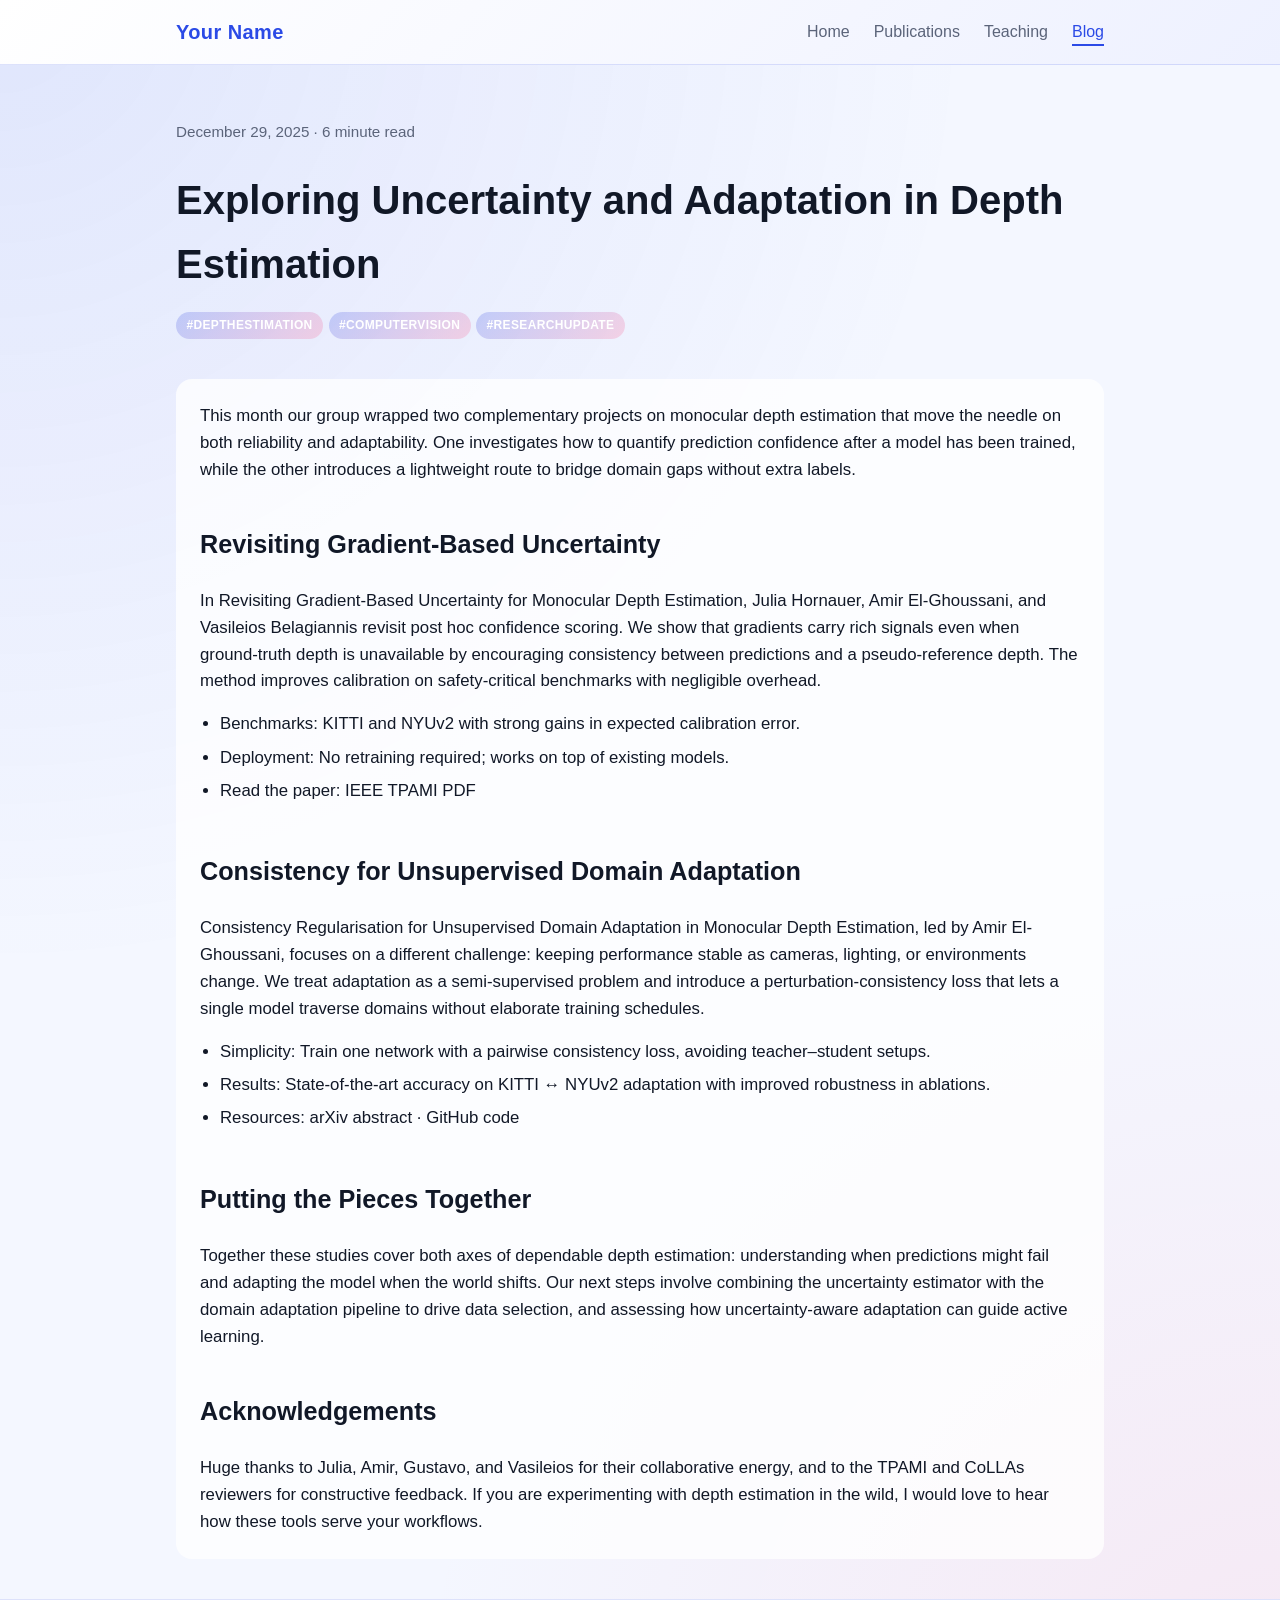
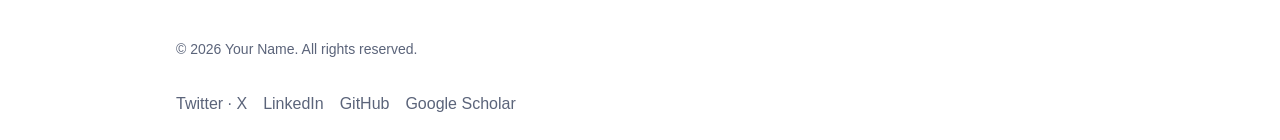
==== blog-depth-uncertainty-adaptation.html @ 43e2d0da "Initial academic site" ====
<!DOCTYPE html>
<html lang="en">
<head>
  <meta charset="utf-8">
  <meta name="viewport" content="width=device-width, initial-scale=1">
  <title>Exploring Uncertainty and Adaptation in Depth Estimation · Your Name</title>
  <link rel="stylesheet" href="style.css">
</head>
<body>
  <div class="wrapper">
    <header class="site-header" role="banner">
      <div class="site-header__inner">
        <a class="branding" href="index.html#home">Your Name</a>
        <button class="nav-toggle" type="button" aria-label="Toggle navigation" aria-controls="primary-navigation" aria-expanded="false">
          <span class="nav-toggle__line"></span>
          <span class="nav-toggle__line"></span>
          <span class="nav-toggle__line"></span>
        </button>
        <nav class="site-nav" id="primary-navigation" aria-label="Primary navigation" data-open="false">
          <ul class="site-nav__list">
            <li><a class="site-nav__link" href="index.html#home">Home</a></li>
            <li><a class="site-nav__link" href="index.html#publications">Publications</a></li>
            <li><a class="site-nav__link" href="index.html#teaching">Teaching</a></li>
            <li><a class="site-nav__link site-nav__link--active" href="index.html#blog">Blog</a></li>
          </ul>
        </nav>
      </div>
    </header>

    <main role="main">
      <article>
        <header class="post-header">
          <p class="post-meta">December 29, 2025 · 6 minute read</p>
          <h1 class="post-title">Exploring Uncertainty and Adaptation in Depth Estimation</h1>
          <ul class="tag-list" aria-label="Post tags">
            <li class="tag">#DepthEstimation</li>
            <li class="tag">#ComputerVision</li>
            <li class="tag">#ResearchUpdate</li>
          </ul>
        </header>

        <div class="post-content">
          <p>This month our group wrapped two complementary projects on monocular depth estimation that move the needle on both reliability and adaptability. One investigates how to quantify prediction confidence after a model has been trained, while the other introduces a lightweight route to bridge domain gaps without extra labels.</p>

          <h2>Revisiting Gradient-Based Uncertainty</h2>
          <p>In Revisiting Gradient-Based Uncertainty for Monocular Depth Estimation, Julia Hornauer, Amir El-Ghoussani, and Vasileios Belagiannis revisit post hoc confidence scoring. We show that gradients carry rich signals even when ground-truth depth is unavailable by encouraging consistency between predictions and a pseudo-reference depth. The method improves calibration on safety-critical benchmarks with negligible overhead.</p>
          <ul>
            <li>Benchmarks: KITTI and NYUv2 with strong gains in expected calibration error.</li>
            <li>Deployment: No retraining required; works on top of existing models.</li>
            <li>Read the paper: <a href="https://ieeexplore.ieee.org/iel8/34/4359286/10884813.pdf" target="_blank" rel="noopener noreferrer">IEEE TPAMI PDF</a></li>
          </ul>

          <h2>Consistency for Unsupervised Domain Adaptation</h2>
          <p>Consistency Regularisation for Unsupervised Domain Adaptation in Monocular Depth Estimation, led by Amir El-Ghoussani, focuses on a different challenge: keeping performance stable as cameras, lighting, or environments change. We treat adaptation as a semi-supervised problem and introduce a perturbation-consistency loss that lets a single model traverse domains without elaborate training schedules.</p>
          <ul>
            <li>Simplicity: Train one network with a pairwise consistency loss, avoiding teacher–student setups.</li>
            <li>Results: State-of-the-art accuracy on KITTI ↔ NYUv2 adaptation with improved robustness in ablations.</li>
            <li>Resources: <a href="https://arxiv.org/abs/2405.17704" target="_blank" rel="noopener noreferrer">arXiv abstract</a> · <a href="https://github.com/AmirMaEl/SemiSupMDE" target="_blank" rel="noopener noreferrer">GitHub code</a></li>
          </ul>

          <h2>Putting the Pieces Together</h2>
          <p>Together these studies cover both axes of dependable depth estimation: understanding when predictions might fail and adapting the model when the world shifts. Our next steps involve combining the uncertainty estimator with the domain adaptation pipeline to drive data selection, and assessing how uncertainty-aware adaptation can guide active learning.</p>

          <h2>Acknowledgements</h2>
          <p>Huge thanks to Julia, Amir, Gustavo, and Vasileios for their collaborative energy, and to the TPAMI and CoLLAs reviewers for constructive feedback. If you are experimenting with depth estimation in the wild, I would love to hear how these tools serve your workflows.</p>
        </div>
      </article>
    </main>
  </div>

  <footer class="site-footer" role="contentinfo">
    <div class="site-footer__inner">
      <p class="site-footer__meta">© <span id="current-year">2025</span> Your Name. All rights reserved.</p>
      <div class="site-footer__social" aria-label="Social links">
        <a class="site-footer__social-link" href="https://twitter.com/" target="_blank" rel="noopener noreferrer">Twitter · X</a>
        <a class="site-footer__social-link" href="https://www.linkedin.com/" target="_blank" rel="noopener noreferrer">LinkedIn</a>
        <a class="site-footer__social-link" href="https://github.com/" target="_blank" rel="noopener noreferrer">GitHub</a>
        <a class="site-footer__social-link" href="https://scholar.google.com/" target="_blank" rel="noopener noreferrer">Google Scholar</a>
      </div>
    </div>
  </footer>

  <script>
    (function () {
      const navToggle = document.querySelector('.nav-toggle');
      const nav = document.getElementById('primary-navigation');
      const yearEl = document.getElementById('current-year');

      if (yearEl) {
        yearEl.textContent = new Date().getFullYear();
      }

      if (navToggle && nav) {
        const navLinks = nav.querySelectorAll('.site-nav__link');

        navToggle.addEventListener('click', function () {
          const isOpen = nav.dataset.open === 'true';
          const nextState = (!isOpen).toString();
          nav.dataset.open = nextState;
          navToggle.setAttribute('aria-expanded', nextState);
        });

        navLinks.forEach(function (link) {
          link.addEventListener('click', function () {
            nav.dataset.open = 'false';
            navToggle.setAttribute('aria-expanded', 'false');

            navLinks.forEach(function (item) {
              item.classList.remove('site-nav__link--active');
            });
            link.classList.add('site-nav__link--active');
          });
        });
      }
    })();
  </script>
</body>
</html>
---- style.css ----
/* Global styles for academic personal website */
:root {
  --color-background: #f4f7ff;
  --color-surface: #ffffff;
  --color-surface-alt: #eef1ff;
  --color-text: #111827;
  --color-muted: #5b647a;
  --color-accent: #2b4ae6;
  --color-accent-light: rgba(43, 74, 230, 0.16);
  --color-accent-secondary: #ff7aa2;
  --color-accent-secondary-light: rgba(255, 122, 162, 0.18);
  --color-accent-tertiary: #22c1c3;
  --color-accent-tertiary-light: rgba(34, 193, 195, 0.18);
  --max-content-width: 960px;
  --font-base: "Inter", "Helvetica Neue", Arial, sans-serif;
  --font-heading: "Inter", "Helvetica Neue", Arial, sans-serif;
  --space-xs: 0.5rem;
  --space-sm: 1rem;
  --space-md: 1.5rem;
  --space-lg: 2.5rem;
}

* {
  box-sizing: border-box;
}

html {
  scroll-behavior: smooth;
}

html,
body {
  margin: 0;
  padding: 0;
  font-family: var(--font-base);
  font-size: 16px;
  line-height: 1.6;
  color: var(--color-text);
  background-color: var(--color-background);
  background-image: radial-gradient(circle at top left, rgba(43, 74, 230, 0.1), transparent 45%), radial-gradient(circle at bottom right, rgba(255, 122, 162, 0.12), transparent 40%);
  -webkit-font-smoothing: antialiased;
}

a {
  color: inherit;
  text-decoration: none;
}

a:hover,
a:focus {
  color: var(--color-accent);
}

body {
  display: flex;
  min-height: 100vh;
  flex-direction: column;
}

.wrapper {
  display: flex;
  flex: 1 0 auto;
  flex-direction: column;
}

section {
  margin-bottom: var(--space-lg);
  scroll-margin-top: calc(var(--space-lg) + 3.5rem);
}

main > section {
  padding: var(--space-md);
  border-radius: 1.5rem;
  background: rgba(255, 255, 255, 0.62);
  box-shadow: 0 25px 60px -45px rgba(17, 24, 39, 0.45);
  overflow: hidden;
}

main > section:nth-of-type(even) {
  background: linear-gradient(140deg, rgba(43, 74, 230, 0.1), rgba(255, 122, 162, 0.14));
}

.site-header {
  background: linear-gradient(135deg, var(--color-surface), var(--color-surface-alt));
  border-bottom: 1px solid var(--color-accent-light);
}

.site-header__inner {
  margin: 0 auto;
  padding: var(--space-sm);
  max-width: var(--max-content-width);
  display: flex;
  align-items: center;
  justify-content: space-between;
  gap: var(--space-sm);
}

.branding {
  font-family: var(--font-heading);
  font-size: 1.25rem;
  font-weight: 600;
  letter-spacing: 0.02em;
  color: var(--color-accent);
}

.nav-toggle {
  display: none;
  background: transparent;
  border: 0;
  padding: var(--space-xs);
  cursor: pointer;
  color: var(--color-text);
  border-radius: 0.5rem;
}

.nav-toggle:focus {
  outline: 2px solid var(--color-accent);
  outline-offset: 2px;
}

.nav-toggle__line {
  display: block;
  width: 1.5rem;
  height: 0.125rem;
  background-color: currentColor;
  border-radius: 999px;
  transition: transform 0.2s ease, opacity 0.2s ease;
}

.nav-toggle__line + .nav-toggle__line {
  margin-top: 0.3rem;
}

.nav-toggle[aria-expanded="true"] .nav-toggle__line:nth-child(1) {
  transform: translateY(0.425rem) rotate(45deg);
}

.nav-toggle[aria-expanded="true"] .nav-toggle__line:nth-child(2) {
  opacity: 0;
}

.nav-toggle[aria-expanded="true"] .nav-toggle__line:nth-child(3) {
  transform: translateY(-0.425rem) rotate(-45deg);
}

.site-nav {
  display: flex;
  align-items: center;
  gap: var(--space-md);
}

.site-nav__list {
  list-style: none;
  margin: 0;
  padding: 0;
  display: flex;
  gap: var(--space-md);
}

.site-nav__link {
  font-weight: 500;
  color: var(--color-muted);
  padding: 0.25rem 0;
  border-bottom: 2px solid transparent;
  transition: color 0.2s ease, border-bottom-color 0.2s ease;
}

.site-nav__link--active {
  color: var(--color-accent);
  border-bottom-color: var(--color-accent);
}

.site-nav__link:hover,
.site-nav__link:focus {
  color: var(--color-accent);
  border-bottom-color: var(--color-accent);
}

main {
  flex: 1 0 auto;
  margin: 0 auto;
  width: 100%;
  max-width: var(--max-content-width);
  padding: var(--space-lg) var(--space-sm);
}

section {
  margin-bottom: var(--space-lg);
}

.section-heading {
  font-family: var(--font-heading);
  font-size: 1.75rem;
  margin: 0 0 var(--space-sm);
  letter-spacing: 0.01em;
}

.section-subheading {
  font-family: var(--font-heading);
  font-size: 1.3rem;
  margin: var(--space-sm) 0 var(--space-xs);
  color: var(--color-text);
}

.profile-card {
  display: grid;
  grid-template-columns: 160px 1fr;
  gap: var(--space-md);
  align-items: center;
  background: linear-gradient(145deg, rgba(43, 74, 230, 0.12), rgba(34, 193, 195, 0.14));
  padding: var(--space-md);
  border-radius: 1.25rem;
  border: 1px solid rgba(43, 74, 230, 0.14);
  box-shadow: 0 18px 45px -28px rgba(17, 24, 39, 0.55);
}

.profile-card__image-wrapper {
  width: 160px;
  height: 160px;
  border-radius: 50%;
  overflow: hidden;
  background: linear-gradient(135deg, rgba(43, 74, 230, 0.35), rgba(255, 122, 162, 0.35));
  display: flex;
  align-items: center;
  justify-content: center;
}

.profile-card__image {
  width: 100%;
  height: 100%;
  object-fit: cover;
  display: block;
}

.profile-card__meta {
  display: grid;
  gap: 0.35rem;
}

.profile-card__name {
  font-family: var(--font-heading);
  font-size: 2rem;
  font-weight: 600;
  margin: 0;
}

.profile-card__role,
.profile-card__affiliation {
  margin: 0;
  color: var(--color-muted);
}

.bio {
  font-size: 1.05rem;
  color: var(--color-text);
  max-width: 720px;
  background: rgba(255, 255, 255, 0.78);
  padding: var(--space-sm);
  border-radius: 0.85rem;
}

.updates-list {
  list-style: none;
  margin: 0;
  padding: 0;
  display: grid;
  gap: var(--space-xs);
}

.updates-list__item {
  padding: var(--space-sm);
  border: 1px solid var(--color-accent-secondary-light);
  border-radius: 0.95rem;
  background: linear-gradient(135deg, rgba(255, 122, 162, 0.18), rgba(34, 193, 195, 0.14));
  font-size: 0.98rem;
}

.contact-card {
  display: grid;
  gap: 0.5rem;
  padding: var(--space-md);
  border-radius: 1rem;
  border: 1px solid rgba(34, 193, 195, 0.22);
  background: linear-gradient(145deg, rgba(34, 193, 195, 0.16), rgba(43, 74, 230, 0.12));
  max-width: 420px;
  box-shadow: 0 16px 44px -30px rgba(17, 24, 39, 0.52);
}

.contact-card__item {
  display: grid;
  gap: 0.2rem;
}

.contact-card__label {
  font-weight: 600;
  color: var(--color-muted);
  text-transform: uppercase;
  font-size: 0.75rem;
  letter-spacing: 0.05em;
}

.contact-card__value {
  font-size: 1rem;
  color: var(--color-text);
  word-break: break-word;
}

.teaching-list {
  display: grid;
  gap: var(--space-md);
}

.teaching-card {
  border: 1px solid rgba(255, 122, 162, 0.24);
  border-radius: 1rem;
  padding: var(--space-md);
  background: linear-gradient(140deg, rgba(255, 122, 162, 0.16), rgba(43, 74, 230, 0.14));
  display: grid;
  gap: var(--space-xs);
}

.teaching-card__header {
  display: flex;
  flex-wrap: wrap;
  gap: var(--space-xs);
  align-items: baseline;
}

.teaching-card__course {
  font-weight: 600;
  font-size: 1.1rem;
  margin: 0;
}

.teaching-card__meta {
  color: var(--color-muted);
  font-size: 0.9rem;
}

.teaching-card__description {
  margin: 0;
  font-size: 0.95rem;
  color: var(--color-text);
}

.teaching-card__link {
  display: inline-flex;
  align-items: center;
  gap: 0.25rem;
  font-weight: 600;
  font-size: 0.9rem;
  color: var(--color-accent);
}

.teaching-card__link:hover,
.teaching-card__link:focus {
  text-decoration: underline;
}

.blog-list {
  display: grid;
  gap: var(--space-md);
}

.blog-card {
  border: 1px solid rgba(34, 193, 195, 0.24);
  border-radius: 1.1rem;
  padding: var(--space-md);
  background: linear-gradient(150deg, rgba(34, 193, 195, 0.2), rgba(255, 122, 162, 0.18) 60%, rgba(255, 255, 255, 0.85));
  display: grid;
  gap: var(--space-xs);
  transition: box-shadow 0.2s ease, transform 0.2s ease;
}

.blog-card:hover,
.blog-card:focus-within {
  transform: translateY(-2px);
  box-shadow: 0 14px 35px -28px rgba(15, 23, 42, 0.45);
}

.blog-card__title {
  margin: 0;
  font-size: 1.3rem;
  font-weight: 600;
}

.blog-card__title a {
  color: var(--color-text);
}

.blog-card__title a:hover,
.blog-card__title a:focus {
  color: var(--color-accent);
}

.blog-card__meta {
  font-size: 0.9rem;
  color: var(--color-muted);
}

.blog-card__summary {
  margin: 0;
  font-size: 1rem;
  color: var(--color-text);
  background: rgba(255, 255, 255, 0.72);
  padding: 0.6rem 0.75rem;
  border-radius: 0.65rem;
}

.tag-list {
  display: flex;
  flex-wrap: wrap;
  gap: 0.35rem;
  margin: var(--space-xs) 0 0;
  padding: 0;
  list-style: none;
}

.tag {
  display: inline-flex;
  align-items: center;
  padding: 0.25rem 0.65rem;
  border-radius: 999px;
  background: linear-gradient(135deg, rgba(43, 74, 230, 0.22), rgba(255, 122, 162, 0.28));
  color: #ffffff;
  font-size: 0.75rem;
  font-weight: 600;
  letter-spacing: 0.03em;
  text-transform: uppercase;
}

.post-header {
  display: grid;
  gap: 0.5rem;
  margin-bottom: var(--space-lg);
}

.post-title {
  font-family: var(--font-heading);
  font-size: 2.5rem;
  margin: 0;
}

.post-meta {
  font-size: 0.95rem;
  color: var(--color-muted);
}

.post-content {
  display: grid;
  gap: var(--space-sm);
  font-size: 1.05rem;
  color: var(--color-text);
  background: rgba(255, 255, 255, 0.78);
  padding: var(--space-md);
  border-radius: 1rem;
}

.post-content h2,
.post-content h3 {
  font-family: var(--font-heading);
  margin-top: var(--space-md);
  margin-bottom: var(--space-xs);
}

.post-content p {
  margin: 0;
}

.post-content ul {
  margin: 0;
  padding-left: 1.25rem;
}

.post-content li {
  margin-bottom: 0.4rem;
}

.teaching-card__header {
  display: grid;
  gap: 0.2rem;
}

.teaching-card__title {
  font-weight: 600;
  font-size: 1.1rem;
  margin: 0;
}

.teaching-card__course {
  font-size: 1rem;
  color: var(--color-text);
  margin: 0;
}

.teaching-card__year {
  font-weight: 600;
  color: var(--color-accent);
}

.teaching-card__role {
  color: var(--color-muted);
}

.teaching-card__meta {
  color: var(--color-muted);
  font-size: 0.9rem;
}

.teaching-card__description {
  margin: 0;
  font-size: 0.95rem;
  color: var(--color-text);
}

.teaching-card__link {
  display: inline-flex;
  align-items: center;
  gap: 0.25rem;
  font-weight: 600;
  font-size: 0.9rem;
  color: var(--color-accent);
}

.teaching-card__link:hover,
.teaching-card__link:focus {
  text-decoration: underline;
}

.publications-list {
  display: grid;
  gap: var(--space-md);
}

.publication-card {
  display: grid;
  gap: var(--space-sm);
  padding: var(--space-md);
  border-radius: 1.1rem;
  border: 1px solid rgba(43, 74, 230, 0.24);
  background: linear-gradient(150deg, rgba(43, 74, 230, 0.18), rgba(255, 122, 162, 0.16) 60%, rgba(255, 255, 255, 0.85));
  box-shadow: 0 10px 30px -25px rgba(17, 24, 39, 0.3);
}

.publication-card--loading {
  text-align: center;
  font-style: italic;
  color: var(--color-muted);
}

.publication-card__title {
  margin: 0;
  font-size: 1.2rem;
  font-weight: 600;
  letter-spacing: 0.01em;
}

.publication-card__meta {
  margin: 0;
  color: var(--color-muted);
  font-size: 0.95rem;
}

.publication-card__venue {
  margin: 0;
  font-size: 0.95rem;
  font-weight: 500;
  color: var(--color-text);
}

.publication-actions {
  display: flex;
  flex-wrap: wrap;
  gap: var(--space-xs);
}

.publication-action {
  display: inline-flex;
  align-items: center;
  justify-content: center;
  padding: 0.45rem 0.9rem;
  border-radius: 999px;
  border: 1px solid rgba(43, 74, 230, 0.24);
  font-size: 0.85rem;
  font-weight: 600;
  letter-spacing: 0.02em;
  color: #ffffff;
  background: linear-gradient(135deg, var(--color-accent), var(--color-accent-secondary));
  transition: background 0.2s ease, color 0.2s ease, border-color 0.2s ease;
}

.publication-action:hover,
.publication-action:focus {
  color: #ffffff;
  border-color: rgba(43, 74, 230, 0.4);
  background: linear-gradient(135deg, var(--color-accent-secondary), var(--color-accent));
}

.site-footer {
  background-color: var(--color-surface);
  border-top: 1px solid var(--color-accent-light);
  padding: var(--space-md) 0;
}

.site-footer__inner {
  margin: 0 auto;
  max-width: var(--max-content-width);
  padding: 0 var(--space-sm);
  display: flex;
  flex-direction: column;
  gap: var(--space-sm);
}

.site-footer__meta {
  color: var(--color-muted);
  font-size: 0.875rem;
}

.site-footer__social {
  display: flex;
  flex-wrap: wrap;
  gap: var(--space-sm);
}

.site-footer__social-link {
  font-weight: 500;
  color: var(--color-muted);
  transition: color 0.2s ease;
}

.site-footer__social-link:hover,
.site-footer__social-link:focus {
  color: var(--color-accent);
}

@media (max-width: 768px) {
  .site-header__inner {
    flex-wrap: wrap;
  }

  .nav-toggle {
    display: inline-flex;
    flex-direction: column;
    justify-content: center;
    align-items: center;
  }

  .site-nav {
    width: 100%;
    flex-direction: column;
    align-items: flex-start;
  }

  .site-nav[data-open="false"] {
    display: none;
  }

  .site-nav[data-open="true"] {
    display: flex;
  }

  .site-nav__list {
    width: 100%;
    flex-direction: column;
    gap: var(--space-xs);
    margin-top: var(--space-xs);
  }

  .site-nav__link {
    display: block;
    padding: var(--space-xs) 0;
  }

  .profile-card {
    grid-template-columns: 1fr;
    text-align: center;
  }

  .profile-card__image-wrapper {
    margin: 0 auto;
  }

  .profile-card__meta {
    justify-items: center;
  }

  .publication-card {
    padding: var(--space-sm);
  }

  .teaching-card {
    padding: var(--space-sm);
  }

  .blog-card {
    padding: var(--space-sm);
  }
}

@media (prefers-reduced-motion: reduce) {
  *, *::before, *::after {
    animation-duration: 0.01ms !important;
    animation-iteration-count: 1 !important;
    transition-duration: 0.01ms !important;
    scroll-behavior: auto !important;
  }
}
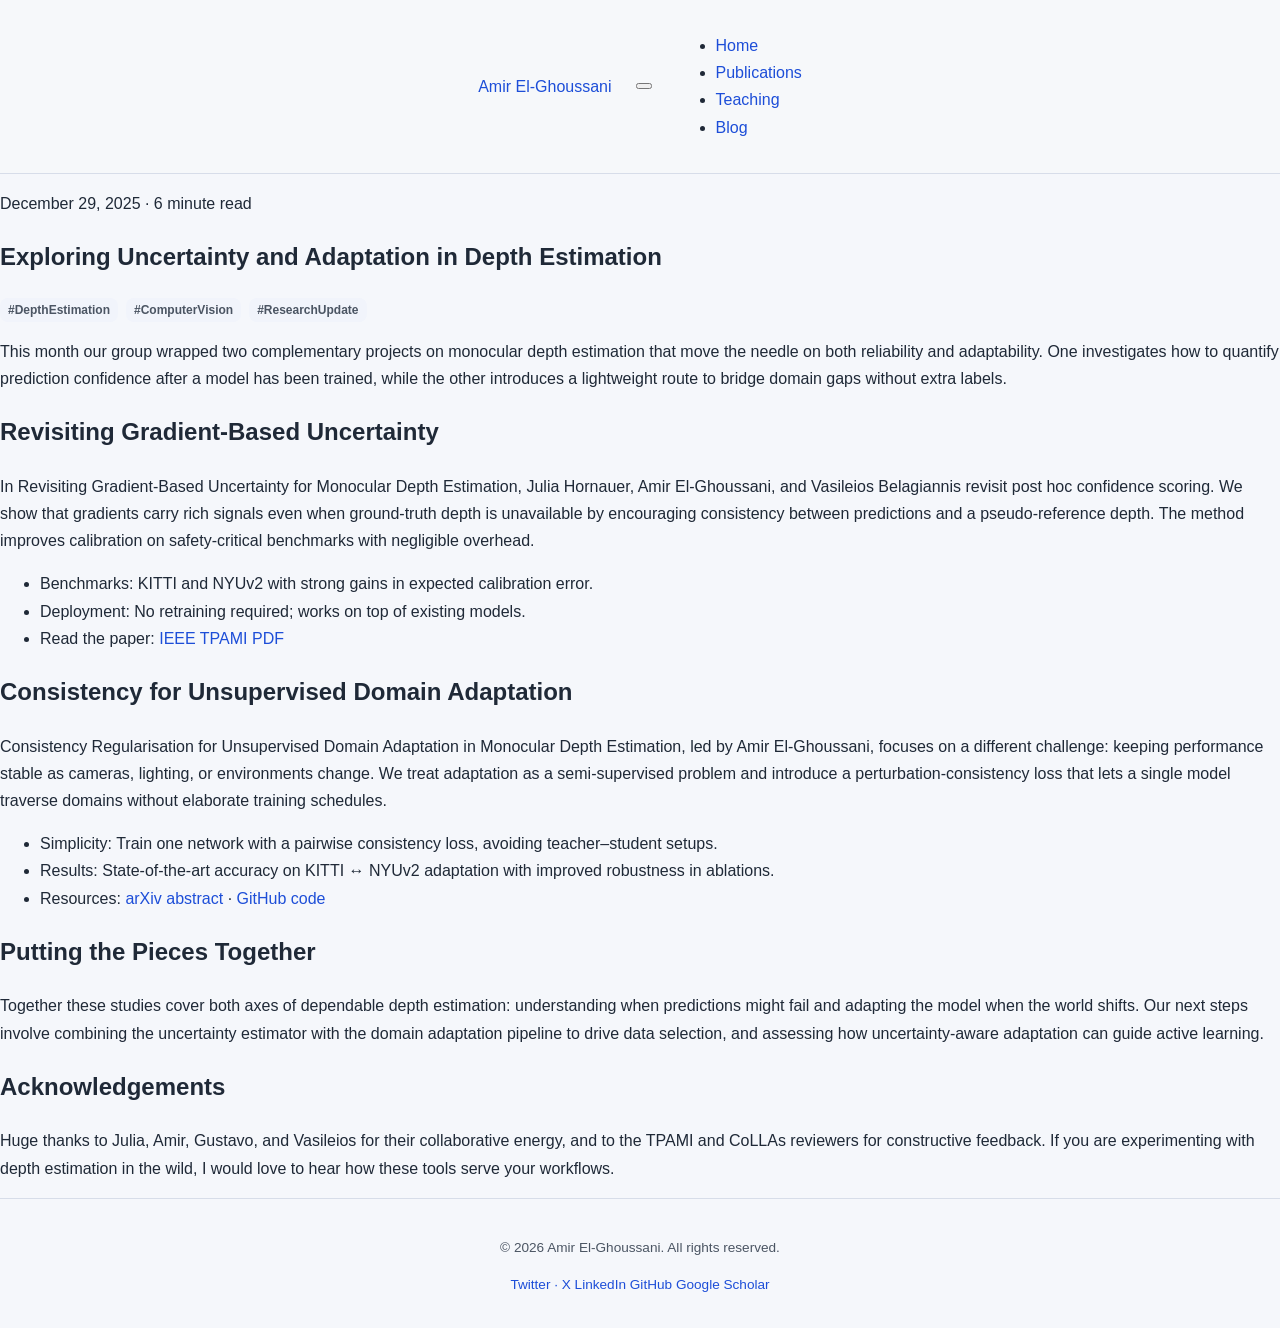
==== commit 03ff3f97: "2nd" ====
--- a/blog-depth-uncertainty-adaptation.html
+++ b/blog-depth-uncertainty-adaptation.html
@@ -3,14 +3,14 @@
 <head>
   <meta charset="utf-8">
   <meta name="viewport" content="width=device-width, initial-scale=1">
-  <title>Exploring Uncertainty and Adaptation in Depth Estimation · Your Name</title>
+  <title>Exploring Uncertainty and Adaptation in Depth Estimation · Amir El-Ghoussani</title>
   <link rel="stylesheet" href="style.css">
 </head>
 <body>
   <div class="wrapper">
     <header class="site-header" role="banner">
       <div class="site-header__inner">
-        <a class="branding" href="index.html#home">Your Name</a>
+        <a class="branding" href="index.html#home">Amir El-Ghoussani</a>
         <button class="nav-toggle" type="button" aria-label="Toggle navigation" aria-controls="primary-navigation" aria-expanded="false">
           <span class="nav-toggle__line"></span>
           <span class="nav-toggle__line"></span>
@@ -70,7 +70,7 @@
 
   <footer class="site-footer" role="contentinfo">
     <div class="site-footer__inner">
-      <p class="site-footer__meta">© <span id="current-year">2025</span> Your Name. All rights reserved.</p>
+      <p class="site-footer__meta">© <span id="current-year">2025</span> Amir El-Ghoussani. All rights reserved.</p>
       <div class="site-footer__social" aria-label="Social links">
         <a class="site-footer__social-link" href="https://twitter.com/" target="_blank" rel="noopener noreferrer">Twitter · X</a>
         <a class="site-footer__social-link" href="https://www.linkedin.com/" target="_blank" rel="noopener noreferrer">LinkedIn</a>
--- a/style.css
+++ b/style.css
@@ -1,699 +1,811 @@
-/* Global styles for academic personal website */
 :root {
-  --color-background: #f4f7ff;
+  color-scheme: light;
+  --font-base: 'Inter', BlinkMacSystemFont, 'Segoe UI', Roboto, Oxygen, Ubuntu, Cantarell, 'Open Sans', 'Helvetica Neue', sans-serif;
+  --font-heading: 'Inter', BlinkMacSystemFont, 'Segoe UI', Roboto, Oxygen, Ubuntu, Cantarell, 'Open Sans', 'Helvetica Neue', sans-serif;
+  --color-bg: #f5f7fb;
   --color-surface: #ffffff;
-  --color-surface-alt: #eef1ff;
-  --color-text: #111827;
-  --color-muted: #5b647a;
-  --color-accent: #2b4ae6;
-  --color-accent-light: rgba(43, 74, 230, 0.16);
-  --color-accent-secondary: #ff7aa2;
-  --color-accent-secondary-light: rgba(255, 122, 162, 0.18);
-  --color-accent-tertiary: #22c1c3;
-  --color-accent-tertiary-light: rgba(34, 193, 195, 0.18);
-  --max-content-width: 960px;
-  --font-base: "Inter", "Helvetica Neue", Arial, sans-serif;
-  --font-heading: "Inter", "Helvetica Neue", Arial, sans-serif;
-  --space-xs: 0.5rem;
-  --space-sm: 1rem;
-  --space-md: 1.5rem;
-  --space-lg: 2.5rem;
-}
-
-* {
+  --color-surface-alt: #f1f4fb;
+  --color-border: #d7dde9;
+  --color-divider: #e4e9f3;
+  --color-text: #1f2937;
+  --color-muted: #4b5563;
+  --color-heading: #0f172a;
+  --color-link: #1d4ed8;
+  --color-link-hover: #1e3a8a;
+  --color-accent: #233876;
+  --shadow-card: 0 12px 28px rgba(15, 23, 42, 0.08);
+  --shadow-card-hover: 0 16px 36px rgba(15, 23, 42, 0.12);
+  --radius-sm: 8px;
+  --radius-md: 14px;
+  --radius-lg: 20px;
+  --layout-width: 1120px;
+}
+
+*, *::before, *::after {
   box-sizing: border-box;
 }
 
-html {
-  scroll-behavior: smooth;
-}
-
-html,
 body {
   margin: 0;
-  padding: 0;
   font-family: var(--font-base);
-  font-size: 16px;
-  line-height: 1.6;
   color: var(--color-text);
-  background-color: var(--color-background);
-  background-image: radial-gradient(circle at top left, rgba(43, 74, 230, 0.1), transparent 45%), radial-gradient(circle at bottom right, rgba(255, 122, 162, 0.12), transparent 40%);
-  -webkit-font-smoothing: antialiased;
+  line-height: 1.7;
+  background: var(--color-bg);
+  min-height: 100vh;
+}
+
+.site-header {
+  position: sticky;
+  top: 0;
+  z-index: 1000;
+  border-bottom: 1px solid var(--color-border);
+  background: rgba(246, 248, 250, 0.92);
+  backdrop-filter: blur(12px);
+}
+
+.site-header__inner {
+  max-width: var(--layout-width);
+  margin: 0 auto;
+  padding: 16px 24px;
+  display: flex;
+  align-items: center;
+  justify-content: center;
+  gap: 24px;
+}
+
+.site-header__brand {
+  font-family: var(--font-heading);
+  font-weight: 700;
+  font-size: 1.1rem;
+  letter-spacing: 0.08em;
+  text-transform: uppercase;
+  color: var(--color-accent);
+}
+
+.site-header__brand:hover,
+.site-header__brand:focus {
+  color: var(--color-link);
+  text-decoration: none;
+}
+
+.site-header__nav {
+  display: flex;
+  align-items: center;
+  gap: 24px;
+  flex-wrap: wrap;
+}
+
+.site-header__link {
+  font-size: 0.85rem;
+  font-weight: 600;
+  letter-spacing: 0.08em;
+  text-transform: uppercase;
+  color: var(--color-muted);
+}
+
+.site-header__link:hover,
+.site-header__link:focus {
+  color: var(--color-link);
+  text-decoration: none;
 }
 
 a {
-  color: inherit;
+  color: var(--color-link);
   text-decoration: none;
 }
 
 a:hover,
 a:focus {
-  color: var(--color-accent);
-}
-
-body {
-  display: flex;
-  min-height: 100vh;
-  flex-direction: column;
-}
-
-.wrapper {
-  display: flex;
-  flex: 1 0 auto;
-  flex-direction: column;
-}
-
-section {
-  margin-bottom: var(--space-lg);
-  scroll-margin-top: calc(var(--space-lg) + 3.5rem);
-}
-
-main > section {
-  padding: var(--space-md);
-  border-radius: 1.5rem;
-  background: rgba(255, 255, 255, 0.62);
-  box-shadow: 0 25px 60px -45px rgba(17, 24, 39, 0.45);
-  overflow: hidden;
-}
-
-main > section:nth-of-type(even) {
-  background: linear-gradient(140deg, rgba(43, 74, 230, 0.1), rgba(255, 122, 162, 0.14));
-}
-
-.site-header {
-  background: linear-gradient(135deg, var(--color-surface), var(--color-surface-alt));
-  border-bottom: 1px solid var(--color-accent-light);
-}
-
-.site-header__inner {
+  color: var(--color-link-hover);
+  text-decoration: underline;
+}
+
+img {
+  max-width: 100%;
+  display: block;
+  border-radius: inherit;
+}
+
+.layout {
+  max-width: var(--layout-width);
   margin: 0 auto;
-  padding: var(--space-sm);
-  max-width: var(--max-content-width);
-  display: flex;
+  padding: 64px 24px 96px;
+  display: flex;
+  flex-direction: column;
+  gap: 72px;
+}
+
+.hero {
+  display: grid;
+  gap: 24px;
+  padding: 40px;
+  border-radius: var(--radius-lg);
+  border: 1px solid rgba(35, 56, 118, 0.12);
+  background:
+    linear-gradient(135deg, rgba(35, 56, 118, 0.08), rgba(29, 78, 216, 0.05)),
+    var(--color-surface);
+  box-shadow: var(--shadow-card);
   align-items: center;
-  justify-content: space-between;
-  gap: var(--space-sm);
-}
-
-.branding {
+  grid-template-columns: repeat(auto-fit, minmax(240px, 1fr));
+}
+
+.hero__intro {
+  display: flex;
+  flex-direction: column;
+  gap: 12px;
+}
+
+.hero__name {
+  margin: 0;
   font-family: var(--font-heading);
-  font-size: 1.25rem;
-  font-weight: 600;
-  letter-spacing: 0.02em;
-  color: var(--color-accent);
-}
-
-.nav-toggle {
-  display: none;
-  background: transparent;
-  border: 0;
-  padding: var(--space-xs);
-  cursor: pointer;
-  color: var(--color-text);
-  border-radius: 0.5rem;
-}
-
-.nav-toggle:focus {
-  outline: 2px solid var(--color-accent);
-  outline-offset: 2px;
-}
-
-.nav-toggle__line {
-  display: block;
-  width: 1.5rem;
-  height: 0.125rem;
-  background-color: currentColor;
-  border-radius: 999px;
-  transition: transform 0.2s ease, opacity 0.2s ease;
-}
-
-.nav-toggle__line + .nav-toggle__line {
-  margin-top: 0.3rem;
-}
-
-.nav-toggle[aria-expanded="true"] .nav-toggle__line:nth-child(1) {
-  transform: translateY(0.425rem) rotate(45deg);
-}
-
-.nav-toggle[aria-expanded="true"] .nav-toggle__line:nth-child(2) {
-  opacity: 0;
-}
-
-.nav-toggle[aria-expanded="true"] .nav-toggle__line:nth-child(3) {
-  transform: translateY(-0.425rem) rotate(-45deg);
-}
-
-.site-nav {
+  font-size: 2.8rem;
+  font-weight: 700;
+  letter-spacing: 0.01em;
+  color: var(--color-heading);
+}
+
+.hero__role {
+  margin: 0;
+  font-size: 1.05rem;
+  font-weight: 600;
+  color: rgba(35, 56, 118, 0.85);
+  line-height: 1.5;
+}
+
+.hero__summary {
+  margin: 0;
+  font-size: 1.02rem;
+  color: var(--color-muted);
+  max-width: 58ch;
+  line-height: 1.6;
+}
+
+.hero__links {
   display: flex;
   align-items: center;
-  gap: var(--space-md);
-}
-
-.site-nav__list {
-  list-style: none;
-  margin: 0;
-  padding: 0;
-  display: flex;
-  gap: var(--space-md);
-}
-
-.site-nav__link {
-  font-weight: 500;
-  color: var(--color-muted);
-  padding: 0.25rem 0;
-  border-bottom: 2px solid transparent;
-  transition: color 0.2s ease, border-bottom-color 0.2s ease;
-}
-
-.site-nav__link--active {
-  color: var(--color-accent);
-  border-bottom-color: var(--color-accent);
-}
-
-.site-nav__link:hover,
-.site-nav__link:focus {
-  color: var(--color-accent);
-  border-bottom-color: var(--color-accent);
-}
-
-main {
-  flex: 1 0 auto;
-  margin: 0 auto;
-  width: 100%;
-  max-width: var(--max-content-width);
-  padding: var(--space-lg) var(--space-sm);
-}
-
-section {
-  margin-bottom: var(--space-lg);
-}
-
-.section-heading {
-  font-family: var(--font-heading);
-  font-size: 1.75rem;
-  margin: 0 0 var(--space-sm);
-  letter-spacing: 0.01em;
-}
-
-.section-subheading {
-  font-family: var(--font-heading);
-  font-size: 1.3rem;
-  margin: var(--space-sm) 0 var(--space-xs);
-  color: var(--color-text);
-}
-
-.profile-card {
-  display: grid;
-  grid-template-columns: 160px 1fr;
-  gap: var(--space-md);
-  align-items: center;
-  background: linear-gradient(145deg, rgba(43, 74, 230, 0.12), rgba(34, 193, 195, 0.14));
-  padding: var(--space-md);
-  border-radius: 1.25rem;
-  border: 1px solid rgba(43, 74, 230, 0.14);
-  box-shadow: 0 18px 45px -28px rgba(17, 24, 39, 0.55);
-}
-
-.profile-card__image-wrapper {
-  width: 160px;
-  height: 160px;
-  border-radius: 50%;
-  overflow: hidden;
-  background: linear-gradient(135deg, rgba(43, 74, 230, 0.35), rgba(255, 122, 162, 0.35));
-  display: flex;
+  justify-content: flex-start;
+  gap: 14px;
+  flex-wrap: wrap;
+}
+
+.hero__badge {
+  display: inline-flex;
   align-items: center;
   justify-content: center;
-}
-
-.profile-card__image {
+  width: 44px;
+  height: 44px;
+  border-radius: var(--radius-md);
+  border: 1px solid rgba(35, 56, 118, 0.12);
+  background: linear-gradient(145deg, #ffffff, #eef2fb);
+  color: var(--color-heading);
+  box-shadow: 0 10px 24px rgba(15, 23, 42, 0.08);
+  transition: transform 0.2s ease, box-shadow 0.2s ease, background 0.2s ease, border-color 0.2s ease, color 0.2s ease;
+}
+
+.hero__badge:hover,
+.hero__badge:focus-visible {
+  transform: translateY(-2px);
+  box-shadow: 0 16px 36px rgba(15, 23, 42, 0.16);
+  border-color: rgba(29, 78, 216, 0.25);
+  color: var(--color-link);
+  text-decoration: none;
+}
+
+.hero__badge:focus-visible {
+  outline: 2px solid var(--color-link);
+  outline-offset: 3px;
+}
+
+.hero__icon {
+  width: 24px;
+  height: 24px;
+}
+
+.hero__badge--gmail {
+  color: #EA4335;
+  border-color: rgba(234, 67, 53, 0.4);
+}
+
+.hero__badge--gmail:hover,
+.hero__badge--gmail:focus-visible {
+  background: rgba(234, 67, 53, 0.08);
+}
+
+.hero__badge--scholar {
+  color: #4285F4;
+  border-color: rgba(66, 133, 244, 0.4);
+}
+
+.hero__badge--scholar:hover,
+.hero__badge--scholar:focus-visible {
+  background: rgba(66, 133, 244, 0.08);
+}
+
+.hero__badge--semantic {
+  color: #0C7CFF;
+  border-color: rgba(12, 124, 255, 0.4);
+}
+
+.hero__badge--semantic:hover,
+.hero__badge--semantic:focus-visible {
+  background: rgba(12, 124, 255, 0.08);
+}
+
+.hero__badge--github {
+  color: #181717;
+  border-color: rgba(24, 23, 23, 0.4);
+}
+
+.hero__badge--github:hover,
+.hero__badge--github:focus-visible {
+  background: rgba(24, 23, 23, 0.08);
+}
+
+.hero__badge--linkedin {
+  color: #0A66C2;
+  border-color: rgba(10, 102, 194, 0.4);
+}
+
+.hero__badge--linkedin:hover,
+.hero__badge--linkedin:focus-visible {
+  background: rgba(10, 102, 194, 0.08);
+}
+
+.hero__badge--x {
+  color: #0f1419;
+  border-color: rgba(15, 20, 25, 0.4);
+}
+
+.hero__badge--x:hover,
+.hero__badge--x:focus-visible {
+  background: rgba(15, 20, 25, 0.08);
+}
+
+.layout__content {
+  display: flex;
+  flex-direction: column;
+  gap: 64px;
+}
+
+.section {
+  display: flex;
+  flex-direction: column;
+  gap: 24px;
+}
+
+.section__header {
+  display: flex;
+  align-items: baseline;
+  justify-content: space-between;
+  gap: 16px;
+}
+
+.section__title {
+  margin: 0;
+  font-family: var(--font-heading);
+  font-size: 1.8rem;
+  color: var(--color-heading);
+  border-bottom: 2px solid var(--color-divider);
+  padding-bottom: 8px;
   width: 100%;
-  height: 100%;
-  object-fit: cover;
-  display: block;
-}
-
-.profile-card__meta {
-  display: grid;
-  gap: 0.35rem;
-}
-
-.profile-card__name {
-  font-family: var(--font-heading);
-  font-size: 2rem;
-  font-weight: 600;
-  margin: 0;
-}
-
-.profile-card__role,
-.profile-card__affiliation {
-  margin: 0;
-  color: var(--color-muted);
-}
-
-.bio {
-  font-size: 1.05rem;
-  color: var(--color-text);
-  max-width: 720px;
-  background: rgba(255, 255, 255, 0.78);
-  padding: var(--space-sm);
-  border-radius: 0.85rem;
-}
-
-.updates-list {
-  list-style: none;
-  margin: 0;
-  padding: 0;
-  display: grid;
-  gap: var(--space-xs);
-}
-
-.updates-list__item {
-  padding: var(--space-sm);
-  border: 1px solid var(--color-accent-secondary-light);
-  border-radius: 0.95rem;
-  background: linear-gradient(135deg, rgba(255, 122, 162, 0.18), rgba(34, 193, 195, 0.14));
-  font-size: 0.98rem;
-}
-
-.contact-card {
-  display: grid;
-  gap: 0.5rem;
-  padding: var(--space-md);
-  border-radius: 1rem;
-  border: 1px solid rgba(34, 193, 195, 0.22);
-  background: linear-gradient(145deg, rgba(34, 193, 195, 0.16), rgba(43, 74, 230, 0.12));
-  max-width: 420px;
-  box-shadow: 0 16px 44px -30px rgba(17, 24, 39, 0.52);
-}
-
-.contact-card__item {
-  display: grid;
-  gap: 0.2rem;
-}
-
-.contact-card__label {
-  font-weight: 600;
-  color: var(--color-muted);
-  text-transform: uppercase;
-  font-size: 0.75rem;
-  letter-spacing: 0.05em;
-}
-
-.contact-card__value {
+}
+
+.section__link {
+  font-size: 0.85rem;
+  color: var(--color-link);
+}
+
+.section__body {
+  margin: 0;
   font-size: 1rem;
   color: var(--color-text);
-  word-break: break-word;
-}
-
-.teaching-list {
+  max-width: 68ch;
+}
+
+.section__body--intro {
+  color: var(--color-muted);
+}
+
+.news-table {
+  width: 100%;
+  border-collapse: collapse;
+  background: var(--color-surface);
+  border: 1px solid var(--color-border);
+  border-radius: var(--radius-md);
+  overflow: hidden;
+  box-shadow: var(--shadow-card);
+}
+
+.news-table tr + tr td {
+  border-top: 1px solid var(--color-divider);
+}
+
+.news-table__date {
+  width: 120px;
+  padding: 12px 16px;
+  font-weight: 600;
+  color: var(--color-muted);
+  white-space: nowrap;
+}
+
+.news-table__detail {
+  padding: 12px 16px;
+  color: var(--color-text);
+}
+
+.publications-list {
   display: grid;
-  gap: var(--space-md);
-}
-
-.teaching-card {
-  border: 1px solid rgba(255, 122, 162, 0.24);
-  border-radius: 1rem;
-  padding: var(--space-md);
-  background: linear-gradient(140deg, rgba(255, 122, 162, 0.16), rgba(43, 74, 230, 0.14));
-  display: grid;
-  gap: var(--space-xs);
-}
-
-.teaching-card__header {
-  display: flex;
-  flex-wrap: wrap;
-  gap: var(--space-xs);
-  align-items: baseline;
-}
-
-.teaching-card__course {
-  font-weight: 600;
-  font-size: 1.1rem;
-  margin: 0;
-}
-
-.teaching-card__meta {
-  color: var(--color-muted);
+  gap: 16px;
+}
+
+.publication-card {
+  display: flex;
+  flex-direction: row;
+  align-items: stretch;
+  gap: 24px;
+  padding: 24px;
+  border-radius: var(--radius-md);
+  border: 1px solid var(--color-border);
+  background: var(--color-surface);
+  box-shadow: var(--shadow-card);
+  transition: box-shadow 0.2s ease;
+}
+
+.publication-card__media {
+  position: relative;
+  display: flex;
+  align-items: center;
+  justify-content: center;
+  flex: 0 0 clamp(220px, 32%, 320px);
+  aspect-ratio: 16 / 10;
+  padding: 18px;
+  border-radius: calc(var(--radius-md) - 4px);
+  border: 1px solid rgba(35, 56, 118, 0.18);
+  background: linear-gradient(140deg, rgba(35, 56, 118, 0.09), rgba(29, 78, 216, 0.04));
+  box-shadow:
+    inset 0 1px 0 rgba(255, 255, 255, 0.35),
+    0 14px 28px rgba(15, 23, 42, 0.12);
+  overflow: hidden;
+}
+
+.publication-card__media::after {
+  content: "";
+  position: absolute;
+  inset: 10px;
+  border-radius: calc(var(--radius-md) - 10px);
+  border: 1px solid rgba(255, 255, 255, 0.45);
+  pointer-events: none;
+}
+
+.publication-card__content {
+  position: relative;
+  flex: 1 1 auto;
+  display: flex;
+  flex-direction: column;
+  gap: 12px;
+  justify-content: center;
+}
+
+.publication-card__cover {
+  max-width: 100%;
+  max-height: 100%;
+  width: auto;
+  height: auto;
+  object-fit: contain;
+  border-radius: var(--radius-sm);
+  border: 1px solid rgba(35, 56, 118, 0.14);
+  box-shadow: 0 12px 28px rgba(15, 23, 42, 0.16);
+  transition: transform 0.25s ease, box-shadow 0.25s ease;
+  background: #ffffff;
+}
+
+.publication-card:hover .publication-card__cover,
+.publication-card:focus-within .publication-card__cover {
+  transform: translateY(-3px) scale(1.01);
+  box-shadow: 0 16px 32px rgba(31, 35, 40, 0.16);
+}
+
+.publication-card:hover,
+.publication-card:focus-within {
+  box-shadow: var(--shadow-card-hover);
+}
+
+.publication-card--loading {
+  flex-direction: column;
+  justify-content: center;
+  text-align: center;
+}
+
+.publication-card__title {
+  margin: 0;
+  font-size: 1.2rem;
+  font-weight: 600;
+  color: var(--color-heading);
+}
+
+.publication-card__header {
+  position: relative;
+  display: block;
+  padding-right: 140px;
+}
+
+.publication-card__badge {
+  position: absolute;
+  top: -10px;
+  right: 0;
+  display: inline-flex;
+  align-items: center;
+  justify-content: center;
+  padding: 6px 18px;
+  border-radius: 999px 0 0 999px;
+  background: linear-gradient(130deg, #233876, #1d4ed8 65%, #2563eb);
+  color: #f8fafc;
+  font-size: 0.8rem;
+  font-weight: 700;
+  letter-spacing: 0.08em;
+  border: 1px solid rgba(255, 255, 255, 0.25);
+  box-shadow: 0 12px 26px rgba(29, 78, 216, 0.22);
+  text-shadow: 0 1px 2px rgba(15, 23, 42, 0.28);
+  z-index: 1;
+}
+
+.publication-card__meta {
+  margin: 0;
+  font-size: 0.95rem;
+  color: var(--color-muted);
+}
+
+.publication-card__venue {
+  margin: 0;
   font-size: 0.9rem;
-}
-
-.teaching-card__description {
+  color: var(--color-muted);
+  font-style: italic;
+}
+
+.publication-card__summary {
   margin: 0;
   font-size: 0.95rem;
   color: var(--color-text);
 }
 
-.teaching-card__link {
-  display: inline-flex;
-  align-items: center;
-  gap: 0.25rem;
-  font-weight: 600;
-  font-size: 0.9rem;
-  color: var(--color-accent);
-}
-
-.teaching-card__link:hover,
-.teaching-card__link:focus {
-  text-decoration: underline;
-}
-
-.blog-list {
-  display: grid;
-  gap: var(--space-md);
-}
-
-.blog-card {
-  border: 1px solid rgba(34, 193, 195, 0.24);
-  border-radius: 1.1rem;
-  padding: var(--space-md);
-  background: linear-gradient(150deg, rgba(34, 193, 195, 0.2), rgba(255, 122, 162, 0.18) 60%, rgba(255, 255, 255, 0.85));
-  display: grid;
-  gap: var(--space-xs);
-  transition: box-shadow 0.2s ease, transform 0.2s ease;
-}
-
-.blog-card:hover,
-.blog-card:focus-within {
-  transform: translateY(-2px);
-  box-shadow: 0 14px 35px -28px rgba(15, 23, 42, 0.45);
-}
-
-.blog-card__title {
-  margin: 0;
-  font-size: 1.3rem;
-  font-weight: 600;
-}
-
-.blog-card__title a {
-  color: var(--color-text);
-}
-
-.blog-card__title a:hover,
-.blog-card__title a:focus {
-  color: var(--color-accent);
-}
-
-.blog-card__meta {
-  font-size: 0.9rem;
-  color: var(--color-muted);
-}
-
-.blog-card__summary {
-  margin: 0;
-  font-size: 1rem;
-  color: var(--color-text);
-  background: rgba(255, 255, 255, 0.72);
-  padding: 0.6rem 0.75rem;
-  border-radius: 0.65rem;
-}
-
-.tag-list {
+.publication-card__tags {
   display: flex;
   flex-wrap: wrap;
-  gap: 0.35rem;
-  margin: var(--space-xs) 0 0;
-  padding: 0;
-  list-style: none;
+  gap: 8px;
 }
 
 .tag {
-  display: inline-flex;
-  align-items: center;
-  padding: 0.25rem 0.65rem;
-  border-radius: 999px;
-  background: linear-gradient(135deg, rgba(43, 74, 230, 0.22), rgba(255, 122, 162, 0.28));
-  color: #ffffff;
   font-size: 0.75rem;
   font-weight: 600;
-  letter-spacing: 0.03em;
-  text-transform: uppercase;
-}
-
-.post-header {
-  display: grid;
-  gap: 0.5rem;
-  margin-bottom: var(--space-lg);
-}
-
-.post-title {
-  font-family: var(--font-heading);
-  font-size: 2.5rem;
-  margin: 0;
-}
-
-.post-meta {
-  font-size: 0.95rem;
-  color: var(--color-muted);
-}
-
-.post-content {
-  display: grid;
-  gap: var(--space-sm);
-  font-size: 1.05rem;
-  color: var(--color-text);
-  background: rgba(255, 255, 255, 0.78);
-  padding: var(--space-md);
-  border-radius: 1rem;
-}
-
-.post-content h2,
-.post-content h3 {
-  font-family: var(--font-heading);
-  margin-top: var(--space-md);
-  margin-bottom: var(--space-xs);
-}
-
-.post-content p {
-  margin: 0;
-}
-
-.post-content ul {
-  margin: 0;
-  padding-left: 1.25rem;
-}
-
-.post-content li {
-  margin-bottom: 0.4rem;
-}
-
-.teaching-card__header {
-  display: grid;
-  gap: 0.2rem;
-}
-
-.teaching-card__title {
-  font-weight: 600;
-  font-size: 1.1rem;
-  margin: 0;
-}
-
-.teaching-card__course {
-  font-size: 1rem;
-  color: var(--color-text);
-  margin: 0;
-}
-
-.teaching-card__year {
-  font-weight: 600;
-  color: var(--color-accent);
-}
-
-.teaching-card__role {
-  color: var(--color-muted);
-}
-
-.teaching-card__meta {
-  color: var(--color-muted);
-  font-size: 0.9rem;
-}
-
-.teaching-card__description {
-  margin: 0;
-  font-size: 0.95rem;
-  color: var(--color-text);
-}
-
-.teaching-card__link {
-  display: inline-flex;
-  align-items: center;
-  gap: 0.25rem;
-  font-weight: 600;
-  font-size: 0.9rem;
-  color: var(--color-accent);
-}
-
-.teaching-card__link:hover,
-.teaching-card__link:focus {
-  text-decoration: underline;
-}
-
-.publications-list {
-  display: grid;
-  gap: var(--space-md);
-}
-
-.publication-card {
-  display: grid;
-  gap: var(--space-sm);
-  padding: var(--space-md);
-  border-radius: 1.1rem;
-  border: 1px solid rgba(43, 74, 230, 0.24);
-  background: linear-gradient(150deg, rgba(43, 74, 230, 0.18), rgba(255, 122, 162, 0.16) 60%, rgba(255, 255, 255, 0.85));
-  box-shadow: 0 10px 30px -25px rgba(17, 24, 39, 0.3);
-}
-
-.publication-card--loading {
-  text-align: center;
-  font-style: italic;
-  color: var(--color-muted);
-}
-
-.publication-card__title {
-  margin: 0;
-  font-size: 1.2rem;
-  font-weight: 600;
-  letter-spacing: 0.01em;
-}
-
-.publication-card__meta {
-  margin: 0;
-  color: var(--color-muted);
-  font-size: 0.95rem;
-}
-
-.publication-card__venue {
-  margin: 0;
-  font-size: 0.95rem;
-  font-weight: 500;
-  color: var(--color-text);
+  color: var(--color-muted);
+  background: var(--color-surface-alt);
+  border-radius: var(--radius-sm);
+  padding: 2px 8px;
 }
 
 .publication-actions {
   display: flex;
   flex-wrap: wrap;
-  gap: var(--space-xs);
-}
-
+  gap: 8px;
+}
+
+.publication-actions__btn,
 .publication-action {
   display: inline-flex;
   align-items: center;
-  justify-content: center;
-  padding: 0.45rem 0.9rem;
+  gap: 6px;
+  padding: 6px 12px;
   border-radius: 999px;
-  border: 1px solid rgba(43, 74, 230, 0.24);
+  border: 1px solid var(--color-border);
+  background: var(--color-surface-alt);
+  color: var(--color-link);
   font-size: 0.85rem;
   font-weight: 600;
-  letter-spacing: 0.02em;
-  color: #ffffff;
-  background: linear-gradient(135deg, var(--color-accent), var(--color-accent-secondary));
-  transition: background 0.2s ease, color 0.2s ease, border-color 0.2s ease;
-}
-
+  transition: background 0.2s ease, border-color 0.2s ease, color 0.2s ease;
+}
+
+.publication-actions__btn:hover,
+.publication-actions__btn:focus,
 .publication-action:hover,
 .publication-action:focus {
+  background: var(--color-link);
+  border-color: var(--color-link);
   color: #ffffff;
-  border-color: rgba(43, 74, 230, 0.4);
-  background: linear-gradient(135deg, var(--color-accent-secondary), var(--color-accent));
+  text-decoration: none;
+}
+
+.publication-card--loading {
+  text-align: center;
+  color: var(--color-muted);
+  font-style: italic;
+}
+
+.teaching-group {
+  display: flex;
+  flex-direction: column;
+  gap: 16px;
+}
+
+.teaching-group__title {
+  margin: 0;
+  font-size: 0.9rem;
+  color: var(--color-muted);
+  text-transform: uppercase;
+  letter-spacing: 0.08em;
+}
+
+.teaching-list {
+  list-style: none;
+  padding: 0;
+  margin: 0;
+  display: flex;
+  flex-direction: column;
+  gap: 16px;
+}
+
+.teaching-item {
+  padding: 20px;
+  border: 1px solid var(--color-border);
+  border-radius: var(--radius-md);
+  background: var(--color-surface);
+  box-shadow: var(--shadow-card);
+  display: flex;
+  flex-direction: column;
+  gap: 8px;
+}
+
+.teaching-item__course {
+  margin: 0;
+  font-size: 1.05rem;
+  font-weight: 600;
+  color: var(--color-heading);
+}
+
+.teaching-item__meta {
+  margin: 0;
+  font-size: 0.85rem;
+  color: var(--color-muted);
+  text-transform: uppercase;
+  letter-spacing: 0.08em;
+}
+
+.teaching-item__summary {
+  margin: 0;
+  font-size: 0.95rem;
+  color: var(--color-text);
+}
+
+.teaching-item__link {
+  align-self: flex-start;
+  font-size: 0.9rem;
+  font-weight: 600;
+}
+
+.projects-grid {
+  display: grid;
+  gap: 20px;
+  grid-template-columns: repeat(auto-fit, minmax(260px, 1fr));
+}
+
+.project-card {
+  display: flex;
+  flex-direction: column;
+  gap: 12px;
+  padding: 24px;
+  border: 1px solid var(--color-border);
+  border-radius: var(--radius-md);
+  background: var(--color-surface);
+  box-shadow: var(--shadow-card);
+  transition: box-shadow 0.2s ease, transform 0.2s ease;
+}
+
+.project-card:hover,
+.project-card:focus-within {
+  box-shadow: var(--shadow-card-hover);
+  transform: translateY(-2px);
+}
+
+.project-card__title {
+  margin: 0;
+  font-size: 1.2rem;
+  font-weight: 600;
+  color: var(--color-heading);
+}
+
+.project-card__meta {
+  margin: 0;
+  font-size: 0.85rem;
+  font-weight: 600;
+  color: var(--color-muted);
+  text-transform: uppercase;
+  letter-spacing: 0.08em;
+}
+
+.project-card__summary {
+  margin: 0;
+  font-size: 0.95rem;
+  color: var(--color-text);
+}
+
+.project-card__actions {
+  display: flex;
+  flex-wrap: wrap;
+  gap: 12px;
+  margin-top: 8px;
+}
+
+.project-card__link {
+  display: inline-flex;
+  align-items: center;
+  gap: 6px;
+  font-size: 0.9rem;
+  font-weight: 600;
+  color: var(--color-link);
+}
+
+.project-card__link:hover,
+.project-card__link:focus {
+  color: var(--color-link-hover);
+  text-decoration: underline;
+}
+
+.tag-list {
+  list-style: none;
+  margin: 0;
+  padding: 0;
+  display: flex;
+  flex-wrap: wrap;
+  gap: 8px;
+}
+
+.contact-list {
+  margin: 0;
+  padding: 20px;
+  border: 1px solid var(--color-border);
+  border-radius: var(--radius-md);
+  background: var(--color-surface);
+  display: grid;
+  gap: 12px;
+  max-width: 480px;
+}
+
+.contact-list__item {
+  display: grid;
+  gap: 4px;
+}
+
+.contact-list dt {
+  margin: 0;
+  font-size: 0.85rem;
+  color: var(--color-muted);
+  text-transform: uppercase;
+  letter-spacing: 0.08em;
+}
+
+.contact-list dd {
+  margin: 0;
+  font-size: 1rem;
+  color: var(--color-text);
 }
 
 .site-footer {
-  background-color: var(--color-surface);
-  border-top: 1px solid var(--color-accent-light);
-  padding: var(--space-md) 0;
-}
-
-.site-footer__inner {
-  margin: 0 auto;
-  max-width: var(--max-content-width);
-  padding: 0 var(--space-sm);
-  display: flex;
-  flex-direction: column;
-  gap: var(--space-sm);
-}
-
-.site-footer__meta {
-  color: var(--color-muted);
-  font-size: 0.875rem;
-}
-
-.site-footer__social {
-  display: flex;
-  flex-wrap: wrap;
-  gap: var(--space-sm);
-}
-
-.site-footer__social-link {
-  font-weight: 500;
-  color: var(--color-muted);
-  transition: color 0.2s ease;
-}
-
-.site-footer__social-link:hover,
-.site-footer__social-link:focus {
-  color: var(--color-accent);
-}
-
-@media (max-width: 768px) {
+  border-top: 1px solid var(--color-border);
+  padding: 24px 0 32px;
+  text-align: center;
+  color: var(--color-muted);
+  font-size: 0.85rem;
+}
+
+@media (max-width: 960px) {
+  .layout {
+    padding: 48px 20px 72px;
+    gap: 56px;
+  }
+
+  .layout__content {
+    gap: 56px;
+  }
+
+  .hero {
+    padding: 32px;
+    grid-template-columns: 1fr;
+  }
+
+  .publication-card {
+    flex-direction: column;
+    gap: 18px;
+  }
+
+  .publication-card__media {
+    flex: unset;
+    width: 100%;
+  }
+
+  .publication-card__content {
+    align-items: flex-start;
+  }
+
   .site-header__inner {
-    flex-wrap: wrap;
-  }
-
-  .nav-toggle {
-    display: inline-flex;
-    flex-direction: column;
-    justify-content: center;
-    align-items: center;
-  }
-
-  .site-nav {
-    width: 100%;
+    padding: 12px 20px;
+  }
+
+  .site-header__nav {
+    gap: 16px;
+  }
+}
+
+@media (max-width: 640px) {
+  .layout {
+    padding: 40px 16px 64px;
+    gap: 48px;
+  }
+
+  .hero {
+    padding: 24px;
+    gap: 20px;
+  }
+
+  .hero__name {
+    font-size: 2.2rem;
+  }
+
+  .hero__links {
+    justify-content: flex-start;
+    gap: 12px;
+  }
+
+  .hero__badge {
+    width: 40px;
+    height: 40px;
+  }
+
+  .site-header__inner {
     flex-direction: column;
     align-items: flex-start;
   }
 
-  .site-nav[data-open="false"] {
-    display: none;
-  }
-
-  .site-nav[data-open="true"] {
-    display: flex;
-  }
-
-  .site-nav__list {
+  .site-header__nav {
     width: 100%;
-    flex-direction: column;
-    gap: var(--space-xs);
-    margin-top: var(--space-xs);
-  }
-
-  .site-nav__link {
-    display: block;
-    padding: var(--space-xs) 0;
-  }
-
-  .profile-card {
-    grid-template-columns: 1fr;
-    text-align: center;
-  }
-
-  .profile-card__image-wrapper {
-    margin: 0 auto;
-  }
-
-  .profile-card__meta {
-    justify-items: center;
-  }
-
-  .publication-card {
-    padding: var(--space-sm);
-  }
-
-  .teaching-card {
-    padding: var(--space-sm);
-  }
-
-  .blog-card {
-    padding: var(--space-sm);
+    gap: 12px;
+  }
+
+  .section__title {
+    font-size: 1.5rem;
+  }
+
+  .publication-card,
+  .teaching-item,
+  .project-card,
+  .contact-list {
+    padding: 16px;
+  }
+
+  .publication-card__media {
+    padding: 14px;
+    aspect-ratio: 4 / 3;
+    box-shadow:
+      inset 0 1px 0 rgba(255, 255, 255, 0.6),
+      0 8px 20px rgba(31, 35, 40, 0.1);
+    width: 100%;
+  }
+
+  .publication-card__media::after {
+    inset: 8px;
+  }
+
+  .publication-card__content {
+    gap: 10px;
+  }
+
+  .publication-card__header {
+    padding-right: 0;
+  }
+
+  .publication-card__badge {
+    position: static;
+    border-radius: 999px;
+    box-shadow: 0 8px 18px rgba(29, 78, 216, 0.18);
+    margin-top: 4px;
   }
 }
 
